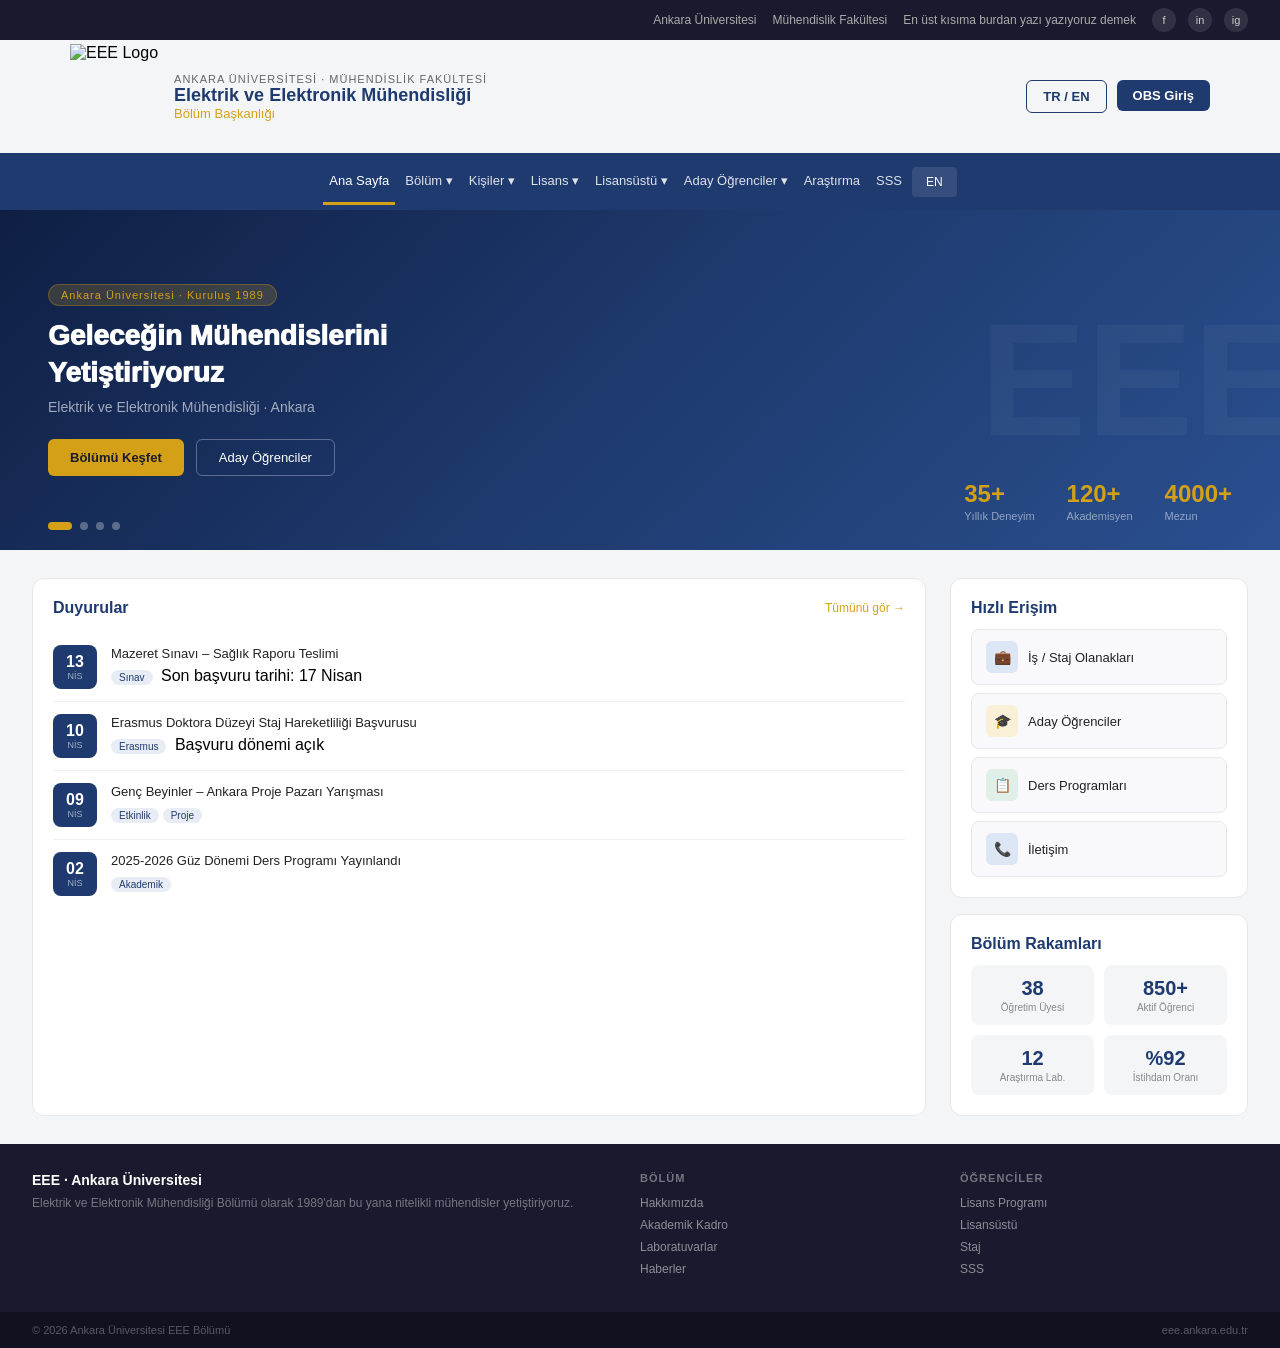
==== index.html @ 82aba01c "Add files via upload" ====
<!DOCTYPE html>
<html lang="tr">
<head>
  <meta charset="UTF-8">
  <meta name="viewport" content="width=device-width, initial-scale=1.0">
  <link rel="icon" href="images/faviconv2.png" type="image/png">
  <title>EEE · Ankara Üniversitesi</title>
  <link rel="stylesheet" href="style.css">
</head>

<body>

  <!-- TOP BAR -->
  <div class="topbar">
    <a href="https://www.ankara.edu.tr/" target="_blank">Ankara Üniversitesi</a>
    <a href="#">Mühendislik Fakültesi</a>
    <a href="https://www.google.com/?hl=TR&zx=1776579857402" target="_blank">En üst kısıma burdan yazı yazıyoruz demek</a>
    <div class="social-icons">
      <div class="soc">f</div>
      <div class="soc">in</div>
      <div class="soc">ig</div>
    </div>
  </div>

<!-- HEADER -->
<div class="header">
  <div class="header-left">
    <img src="images/favicon.png" alt="EEE Logo" class="header-logo">
    <div class="header-title">
      <div class="sub">Ankara Üniversitesi · Mühendislik Fakültesi</div>
      <div class="main">Elektrik ve Elektronik Mühendisliği</div>
      <div class="dept">Bölüm Başkanlığı</div>
    </div>
  </div>
  <div class="header-right">
    <button class="btn-header btn-secondary-h">TR / EN</button>
  <a href="https://obs.ankara.edu.tr/" target="_self">
    <button class="btn-header btn-primary-h">OBS Giriş</button>
  </a>
  </div>
</div>

  <!-- NAVBAR -->
  <div class="navbar">
    <a href="index.html" class="nav-item active" target="_self">Ana Sayfa</a>
    <div class="nav-item">
      Bölüm ▾
      <div class="dropdown" id="bolum">
      <a href="department.html">Bölüm Hakkında</a>
      <a href="#">Tarihçe</a>
      <a href="#">Laboratuvarlar</a>
      </div>
    </div>
    <div class="nav-item">
      Kişiler ▾
      <div class="dropdown" id="kisiler">
      <a href="department.html">Öğretim Üyeleri</a>
      <a href="#">Araştırma Görevlileri</a>
      <a href="#">İdari Personel</a>
      </div>
    </div>
    <div class="nav-item">Lisans ▾</div>
    <div class="nav-item">Lisansüstü ▾</div>
    <div class="nav-item">Aday Öğrenciler ▾</div>
    <div class="nav-item">Araştırma</div>
    <div class="nav-item">SSS</div>
    <div class="nav-lang">EN</div>
  </div>



  <!-- HERO -->
  <div class="hero">
    <div class="hero-bg-text">EEE</div>
    <div class="hero-content">
      <div class="hero-badge">Ankara Üniversitesi · Kuruluş 1989</div>
      <div class="hero-title">Geleceğin Mühendislerini<br>Yetiştiriyoruz</div>
      <div class="hero-sub">Elektrik ve Elektronik Mühendisliği · Ankara</div>
      <div class="hero-btns">
        <button class="btn-hero-main">Bölümü Keşfet</button>
        <button class="btn-hero-sec">Aday Öğrenciler</button>
      </div>
    </div>
    <div class="hero-dots">
      <div class="dot active"></div>
      <div class="dot"></div>
      <div class="dot"></div>
      <div class="dot"></div>
    </div>
    <div class="hero-stats">
      <div class="stat-item">
        <div class="stat-num">35+</div>
        <div class="stat-label">Yıllık Deneyim</div>
      </div>
      <div class="stat-item">
        <div class="stat-num">120+</div>
        <div class="stat-label">Akademisyen</div>
      </div>
      <div class="stat-item">
        <div class="stat-num">4000+</div>
        <div class="stat-label">Mezun</div>
      </div>
    </div>
  </div>

  <!-- ANA İÇERİK -->
  <div class="main-grid">

    <!-- DUYURULAR -->
    <div class="announcements">
      <div class="section-title">
        Duyurular
        <span class="see-all">Tümünü gör →</span>
      </div>
      <div class="ann-item">
        <div class="ann-date">
          <div class="ann-day">13</div>
          <div class="ann-month">NİS</div>
        </div>
        <div>
          <div class="ann-title">Mazeret Sınavı – Sağlık Raporu Teslimi</div>
          <div><span class="ann-tag">Sınav</span> Son başvuru tarihi: 17 Nisan</div>
        </div>
      </div>
      <div class="ann-item">
        <div class="ann-date">
          <div class="ann-day">10</div>
          <div class="ann-month">NİS</div>
        </div>
        <div>
          <div class="ann-title">Erasmus Doktora Düzeyi Staj Hareketliliği Başvurusu</div>
          <div><span class="ann-tag">Erasmus</span> Başvuru dönemi açık</div>
        </div>
      </div>
      <div class="ann-item">
        <div class="ann-date">
          <div class="ann-day">09</div>
          <div class="ann-month">NİS</div>
        </div>
        <div>
          <div class="ann-title">Genç Beyinler – Ankara Proje Pazarı Yarışması</div>
          <div><span class="ann-tag">Etkinlik</span><span class="ann-tag">Proje</span></div>
        </div>
      </div>
      <div class="ann-item">
        <div class="ann-date">
          <div class="ann-day">02</div>
          <div class="ann-month">NİS</div>
        </div>
        <div>
          <div class="ann-title">2025-2026 Güz Dönemi Ders Programı Yayınlandı</div>
          <div><span class="ann-tag">Akademik</span></div>
        </div>
      </div>
    </div>

    <!-- SIDEBAR -->
    <div class="sidebar">
      <div class="quick-links">
        <div class="section-title" style="margin-bottom: 12px;">Hızlı Erişim</div>
        <div class="quick-btn"><div class="quick-icon qi-blue">💼</div> İş / Staj Olanakları</div>
        <div class="quick-btn"><div class="quick-icon qi-gold">🎓</div> Aday Öğrenciler</div>
        <div class="quick-btn"><div class="quick-icon qi-green">📋</div> Ders Programları</div>
        <div class="quick-btn"><div class="quick-icon qi-blue">📞</div> İletişim</div>
      </div>
      <div class="stats-card">
        <div class="section-title" style="margin-bottom: 12px;">Bölüm Rakamları</div>
        <div class="stats-grid">
          <div class="stat-box"><div class="stat-box-num">38</div><div class="stat-box-label">Öğretim Üyesi</div></div>
          <div class="stat-box"><div class="stat-box-num">850+</div><div class="stat-box-label">Aktif Öğrenci</div></div>
          <div class="stat-box"><div class="stat-box-num">12</div><div class="stat-box-label">Araştırma Lab.</div></div>
          <div class="stat-box"><div class="stat-box-num">%92</div><div class="stat-box-label">İstihdam Oranı</div></div>
        </div>
      </div>
    </div>

  </div>

  <!-- FOOTER -->
  <div class="footer">
    <div class="footer-brand">
      <div class="name">EEE · Ankara Üniversitesi</div>
      <div class="desc">Elektrik ve Elektronik Mühendisliği Bölümü olarak 1989'dan bu yana nitelikli mühendisler yetiştiriyoruz.</div>
    </div>
    <div class="footer-col">
      <h4>Bölüm</h4>
      <a href="#">Hakkımızda</a>
      <a href="#">Akademik Kadro</a>
      <a href="#">Laboratuvarlar</a>
      <a href="#">Haberler</a>
    </div>
    <div class="footer-col">
      <h4>Öğrenciler</h4>
      <a href="#">Lisans Programı</a>
      <a href="#">Lisansüstü</a>
      <a href="#">Staj</a>
      <a href="#">SSS</a>
    </div>
  </div>
  <div class="footer-bottom">
    <span>© 2026 Ankara Üniversitesi EEE Bölümü</span>
    <span>eee.ankara.edu.tr</span>
  </div>

</body>
</html>
---- style.css ----
*{
      box-sizing: border-box;
      margin: 0;
      padding: 0;
    }

    body {
      font-family: 'Segoe UI', sans-serif;
      background: #f4f5f7;
    }

/* ─── TOP BAR ─────────────────────────────── */
.topbar {
    background: #1a1a2e;
    padding: 8px 32px;
    display: flex;
    justify-content: flex-end;
    align-items: center;
    gap: 16px;
    }

    .topbar a {
      color: #aaa;
      font-size: 12px;
      text-decoration: none;
    }

    .topbar a:hover {
      color: #fff;
    }

    .social-icons {
      display: flex;
      gap: 12px;
    }

    .soc {
      width: 24px;
      height: 24px;
      border-radius: 50%;
      background: rgba(255, 255, 255, 0.1);
      display: flex;
      align-items: center;
      justify-content: center;
      color: #ccc;
      font-size: 11px;
      font-weight: 500;
      cursor: pointer;
    }

    /* ─── HEADER ──────────────────────────────── */
    .header {
      position:sticky;
      top: 0;
      z-index: 999;
      background: #f4f5f7;
      padding: 4px 70px;
      display: flex;
      align-items: center;
      justify-content: space-between;
      border-bottom: 1px solid #1e3a6e;
    }

    .header-left {
      display: flex;
      align-items: center;
      gap: 16px;
    }

    .header-logo{
      height: 105px;
      width: auto;
    }
    
    .logo-circle img{
      width: 100%;
      height: 100%;
      object-fit: cover;
    }

    .logo-circle span {
      color: #d4a017;
      font-size: 10px;
      font-weight: 500;
      text-align: center;
      line-height: 1.2;
    }

    .header-title .sub {
      font-size: 11px;
      color: #666;
      letter-spacing: 1px;
      text-transform: uppercase;
    }

    .header-title .main {
      font-size: 18px;
      font-weight: 600;
      color: #1e3a6e;
    }

    .header-title .dept {
      font-size: 13px;
      color: #d4a017;
      font-weight: 500;
    }

    .header-right {
      display: flex;
      gap: 10px;
    }

    .btn-header {
      padding: 8px 16px;
      border-radius: 6px;
      font-size: 13px;
      font-weight: 600;
      cursor: pointer;
    }

    .btn-primary-h {
      background: #1e3a6e;
      color: #fff;
      border: none;
    }

    .btn-secondary-h {
      background: transparent;
      color: #1e3a6e;
      border: 1px solid #1e3a6e;
    }

    /* ─── NAV ────────────────────────────────────────────────────────────────────────────────────────────*/
    .navbar {
      position: sticky;
      top: 109px;
      z-index: 999; 
      padding: 14px 6px;
      color: rgba(255, 255, 255, 0.85);
      background: #1e3a6e;
      padding: 5px 32px;
      display: flex;
      align-items: center;
      gap: 4px;
      justify-content: center;
    }

    .nav-item {
      position: relative;
      padding: 14px 6px;
      color: rgba(255, 255, 255, 0.85);
      font-size: 13px;
      font-weight: 500;
      cursor: pointer;
      border-bottom: 3px solid transparent;
      white-space: nowrap;
      text-decoration: none;
    }
    .dropdown {
      display: none;
      position: absolute;
      top: 100%;
      left: 0;
      background: #fff;
      border-radius: 8px;
      min-width: 200px;
      padding: 8px 0;
      border: 1px solid #e8e8e8;
      z-index: 100;
    }

    .nav-item:hover .dropdown {
      display: block;
    }

    .dropdown a {
      display: block;
      padding: 10px 16px;
      font-size: 13px;
      color: #222;
      text-decoration: none;
    }

    .dropdown a:hover {
      background: #f4f5f7;
      color: #1e3a6e;
}
    
    .nav-item:hover,
    .nav-item.active {
      color: #fff;
      border-bottom: 3px solid #d4a017;
    }

    .nav-lang {
     /*  margin-left: auto; */
      padding: 8px 14px;
      background: rgba(255, 255, 255, 0.1);
      border-radius: 4px;
      color: #fff;
      font-size: 12px;
      cursor: pointer;
    }

    /* ─── HERO ────────────────────────────────── */
    .hero {
      position: relative;
      height: 340px;
      background: linear-gradient(135deg, #0f1f44 0%, #1e3a6e 50%, #2a4f8f 100%);
      display: flex;
      align-items: center;
      overflow: hidden;
    }

    .hero-bg-text {
      position: absolute;
      right: -20px;
      top: 50%;
      transform: translateY(-50%);
      font-size: 160px;
      font-weight: 700;
      color: rgba(255, 255, 255, 0.04);
    }

    .hero-content {
      padding: 0 48px;
      z-index: 2;
    }

    .hero-badge {
      display: inline-block;
      background: rgba(212, 160, 23, 0.2);
      color: #d4a017;
      font-size: 11px;
      padding: 4px 12px;
      border-radius: 20px;
      margin-bottom: 12px;
      letter-spacing: 1px;
      border: 1px solid rgba(212, 160, 23, 0.3);
    }

    .hero-title {
      font-size: 28px;
      font-weight: 1000;
      color: #fff;
      line-height: 1.3;
      margin-bottom: 8px;
    }

    .hero-sub {
      font-size: 14px;
      color: rgba(255, 255, 255, 0.6);
      margin-bottom: 24px;
    }

    .hero-btns {
      display: flex;
      gap: 12px;
    }

    .btn-hero-main {
      background: #d4a017;
      color: #1a1a2e;
      padding: 10px 22px;
      border-radius: 6px;
      font-size: 13px;
      font-weight: 600;
      border: none;
      cursor: pointer;
    }

    .btn-hero-sec {
      background: transparent;
      color: #fff;
      padding: 10px 22px;
      border-radius: 6px;
      font-size: 13px;
      border: 1px solid rgba(255, 255, 255, 0.3);
      cursor: pointer;
    }

    .hero-dots {
      position: absolute;
      bottom: 20px;
      left: 48px;
      display: flex;
      gap: 8px;
    }

    .dot {
      width: 8px;
      height: 8px;
      border-radius: 50%;
      background: rgba(255, 255, 255, 0.3);
    }

    .dot.active {
      background: #d4a017;
      width: 24px;
      border-radius: 4px;
    }

    .hero-stats {
      position: absolute;
      right: 48px;
      bottom: 28px;
      display: flex;
      gap: 32px;
    }

    .stat-num {
      font-size: 24px;
      font-weight: 600;
      color: #d4a017;
    }

    .stat-label {
      font-size: 11px;
      color: rgba(255, 255, 255, 0.5);
      margin-top: 2px;
    }

    /* ─── ANA İÇERİK ──────────────────────────── */
    .main-grid {
      display: grid;
      grid-template-columns: 3fr 1fr;
      gap: 24px;
      padding: 28px 32px;
      background: #f4f5f7;
    }

    .section-title {
      font-size: 16px;
      font-weight: 600;
      color: #1e3a6e;
      margin-bottom: 16px;
      display: flex;
      align-items: center;
      justify-content: space-between;
    }

    .see-all {
      font-size: 12px;
      color: #d4a017;
      cursor: pointer;
      font-weight: 400;
    }

    /* ─── DUYURULAR ───────────────────────────── */
    .announcements {
      background: #fff;
      border-radius: 12px;
      padding: 20px;
      border: 1px solid #e8e8e8;
    }

    .ann-item {
      display: flex;
      gap: 14px;
      padding: 12px 0;
      border-bottom: 1px solid #f0f0f0;
      align-items: flex-start;
    }

    .ann-item:last-child {
      border-bottom: none;
      padding-bottom: 0;
    }

    .ann-date {
      min-width: 44px;
      height: 44px;
      background: #1e3a6e;
      border-radius: 8px;
      display: flex;
      flex-direction: column;
      align-items: center;
      justify-content: center;
    }

    .ann-day {
      font-size: 16px;
      font-weight: 600;
      color: #fff;
      line-height: 1;
    }

    .ann-month {
      font-size: 9px;
      color: rgba(255, 255, 255, 0.6);
      margin-top: 1px;
    }

    .ann-title {
      font-size: 13px;
      font-weight: 500;
      color: #222;
      line-height: 1.4;
      margin-bottom: 4px;
    }

    .ann-tag {
      display: inline-block;
      background: #e8edf5;
      color: #1e3a6e;
      font-size: 10px;
      padding: 2px 8px;
      border-radius: 10px;
      margin-right: 4px;
    }

    /* ─── SIDEBAR ─────────────────────────────── */
    .sidebar {
      display: flex;
      flex-direction: column;
      gap: 16px;
    }

    .quick-links,
    .stats-card {
      background: #fff;
      border-radius: 12px;
      padding: 20px;
      border: 1px solid #e8e8e8;
    }

    .quick-btn {
      display: flex;
      align-items: center;
      gap: 10px;
      padding: 11px 14px;
      border-radius: 8px;
      margin-bottom: 8px;
      cursor: pointer;
      font-size: 13px;
      font-weight: 500;
      border: 1px solid #e8e8e8;
      background: #f9f9fb;
      color: #222;
    }

    .quick-btn:last-child {
      margin-bottom: 0;
    }

    .quick-btn:hover {
      border-color: #1e3a6e;
      color: #1e3a6e;
    }

    .quick-icon {
      width: 32px;
      height: 32px;
      border-radius: 6px;
      display: flex;
      align-items: center;
      justify-content: center;
      font-size: 14px;
    }

    .qi-blue  { background: #dde6f5; }
    .qi-gold  { background: #faf0d7; }
    .qi-green { background: #e0f0e8; }

    .stats-grid {
      display: grid;
      grid-template-columns: 1fr 1fr;
      gap: 10px;
    }

    .stat-box {
      background: #f4f5f7;
      border-radius: 8px;
      padding: 12px;
      text-align: center;
    }

    .stat-box-num {
      font-size: 20px;
      font-weight: 600;
      color: #1e3a6e;
    }

    .stat-box-label {
      font-size: 10px;
      color: #888;
      margin-top: 2px;
    }

    /* ─── FOOTER ──────────────────────────────── */
    .footer {
      background: #1a1a2e;
      padding: 28px 32px;
      display: grid;
      grid-template-columns: 2fr 1fr 1fr;
      gap: 32px;
    }

    .footer-brand .name {
      font-size: 14px;
      font-weight: 600;
      color: #fff;
      margin-bottom: 6px;
    }

    .footer-brand .desc {
      font-size: 12px;
      color: rgba(255, 255, 255, 0.4);
      line-height: 1.6;
    }

    .footer-col h4 {
      font-size: 11px;
      font-weight: 600;
      color: rgba(255, 255, 255, 0.4);
      text-transform: uppercase;
      letter-spacing: 1px;
      margin-bottom: 12px;
    }

    .footer-col a {
      display: block;
      font-size: 12px;
      color: rgba(255, 255, 255, 0.5);
      margin-bottom: 8px;
      text-decoration: none;
      cursor: pointer;
    }

    .footer-col a:hover {
      color: #d4a017;
    }

    .footer-bottom {
      background: #111120;
      padding: 12px 32px;
      display: flex;
      justify-content: space-between;
    }

    .footer-bottom span {
      font-size: 11px;
      color: rgba(255, 255, 255, 0.3);
    }

@media (max-width: 768px) {

  .header {
    flex-direction: row;
    text-align: left;
    gap: 10px;
  }

  .navbar {
    position: sticky;
    top: 0;
    z-index: 999;
    flex-wrap: wrap;
    justify-content: center;
    padding: 8px 16px;
  }

  .hero {
    height: auto;
    padding: 40px 24px;
  }

  .hero-stats {
    position: static;
    margin-top: 24px;
    gap: 16px;
  }

  .hero-bg-text {
    display: none;
  }

  .main-grid {
    grid-template-columns: 1fr;
    padding: 16px;
  }

  .footer {
    grid-template-columns: 1fr;
    gap: 24px;
  }

}
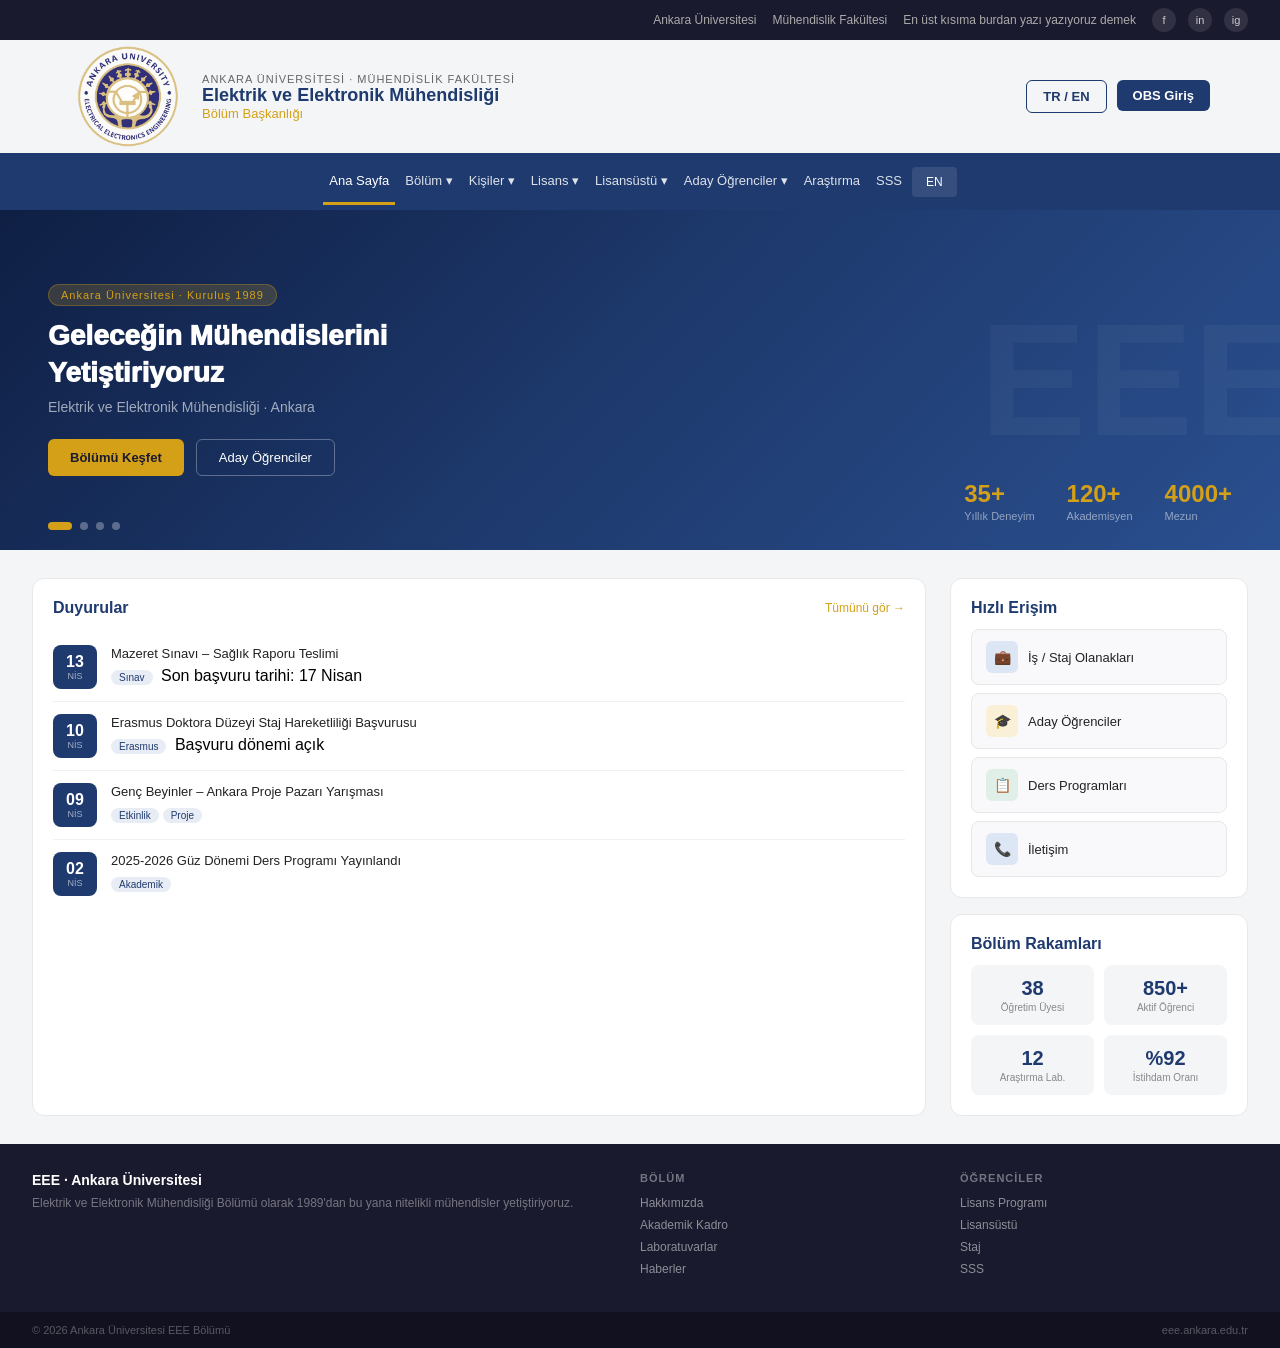
==== commit ae780f23: "Add files via upload" ====
--- a/index.html
+++ b/index.html
@@ -3,7 +3,7 @@
 <head>
   <meta charset="UTF-8">
   <meta name="viewport" content="width=device-width, initial-scale=1.0">
-  <link rel="icon" href="images/faviconv2.png" type="image/png">
+  <link rel="icon" href="faviconv2.png" type="image/png">
   <title>EEE · Ankara Üniversitesi</title>
   <link rel="stylesheet" href="style.css">
 </head>
@@ -25,7 +25,7 @@
 <!-- HEADER -->
 <div class="header">
   <div class="header-left">
-    <img src="images/favicon.png" alt="EEE Logo" class="header-logo">
+    <img src="favicon.png" alt="EEE Logo" class="header-logo">
     <div class="header-title">
       <div class="sub">Ankara Üniversitesi · Mühendislik Fakültesi</div>
       <div class="main">Elektrik ve Elektronik Mühendisliği</div>
